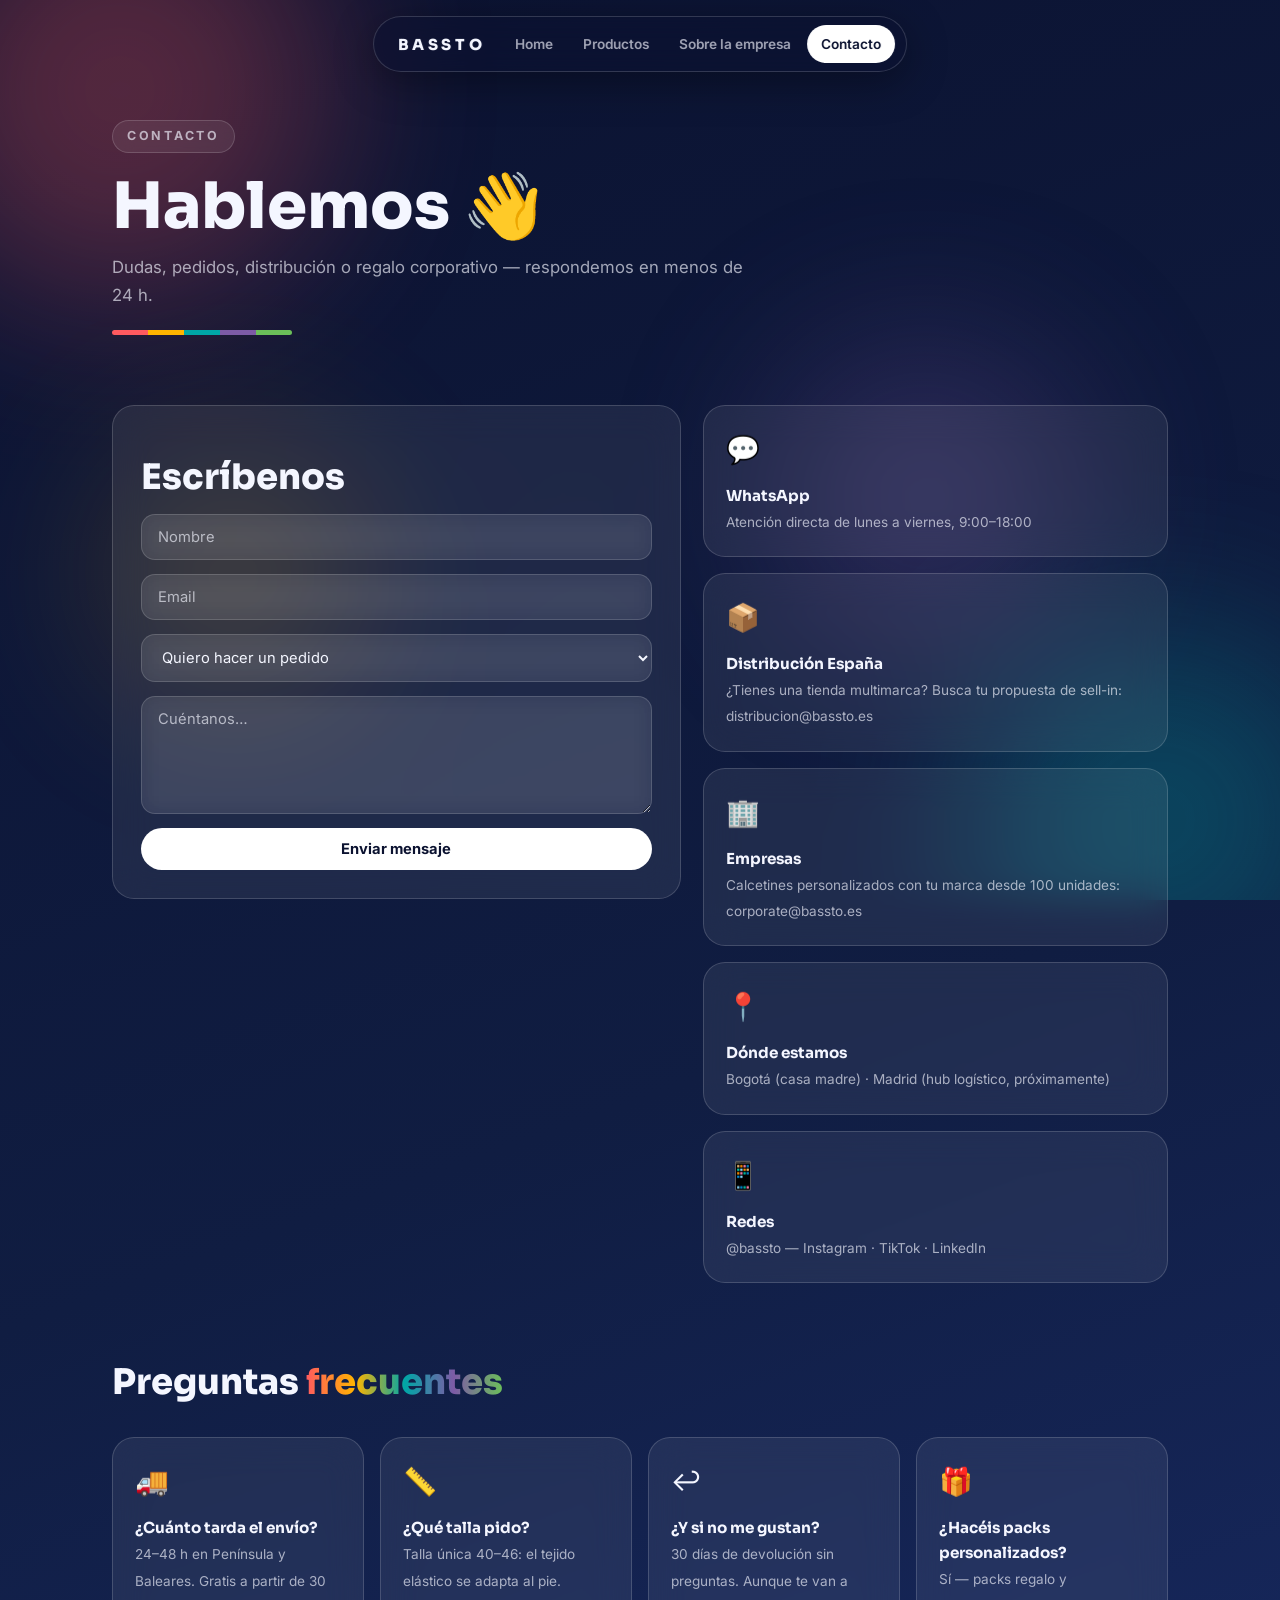
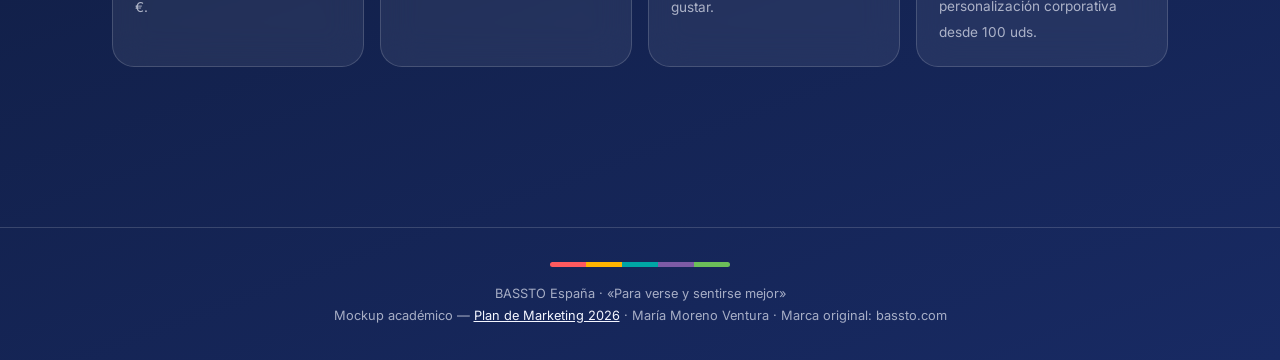
==== contacto.html @ 841bbf58 "Web de marca multipágina: home+catálogo, productos, empresa, contacto (glass) Co-Authored-By: Claude" ====
<!DOCTYPE html>
<html lang="es">
<head>
<meta charset="utf-8">
<meta name="viewport" content="width=device-width, initial-scale=1">
<meta name="robots" content="noindex, nofollow">
<title>Contacto — BASSTO España</title>
<link rel="preconnect" href="https://fonts.googleapis.com">
<link rel="preconnect" href="https://fonts.gstatic.com" crossorigin>
<link href="https://fonts.googleapis.com/css2?family=Sora:wght@400;600;800&family=Inter:wght@400;500;600&display=swap" rel="stylesheet">
<link rel="stylesheet" href="estilo.css">
</head>
<body>

<div class="bg"><div class="blob c1"></div><div class="blob c2"></div><div class="blob c3"></div><div class="blob c4"></div></div>

<nav class="pill">
  <a class="logo" href="tienda.html">BASSTO</a>
  <a class="t" href="tienda.html">Home</a>
  <a class="t" href="productos.html">Productos</a>
  <a class="t" href="empresa.html">Sobre la empresa</a>
  <a class="t on" href="contacto.html">Contacto</a>
</nav>

<main>

  <header class="rv">
    <span class="kicker">Contacto</span>
    <h1 class="big">Hablemos 👋</h1>
    <p class="lead">Dudas, pedidos, distribución o regalo corporativo — respondemos en menos de 24 h.</p>
    <div class="stripe"><i></i><i></i><i></i><i></i><i></i></div>
  </header>

  <section class="rv">
    <div class="split">
      <!-- FORMULARIO -->
      <div class="glass panel">
        <h2 class="sec">Escríbenos</h2>
        <form class="glassform" onsubmit="event.preventDefault(); this.innerHTML='<p class=lead>✅ ¡Gracias! Te responderemos muy pronto.</p>';">
          <input type="text" placeholder="Nombre" required>
          <input type="email" placeholder="Email" required>
          <select>
            <option>Quiero hacer un pedido</option>
            <option>Distribución / punto de venta</option>
            <option>Regalo corporativo / personalización</option>
            <option>Prensa y colaboraciones</option>
            <option>Otra cosa</option>
          </select>
          <textarea rows="5" placeholder="Cuéntanos…" required></textarea>
          <button class="btn" type="submit">Enviar mensaje</button>
        </form>
      </div>

      <!-- CANALES -->
      <div>
        <div class="feat glass" style="margin-bottom:16px;"><div class="ic">💬</div><b>WhatsApp</b><span>Atención directa de lunes a viernes, 9:00–18:00</span></div>
        <div class="feat glass" style="margin-bottom:16px;"><div class="ic">📦</div><b>Distribución España</b><span>¿Tienes una tienda multimarca? Busca tu propuesta de sell-in: distribucion@bassto.es</span></div>
        <div class="feat glass" style="margin-bottom:16px;"><div class="ic">🏢</div><b>Empresas</b><span>Calcetines personalizados con tu marca desde 100 unidades: corporate@bassto.es</span></div>
        <div class="feat glass" style="margin-bottom:16px;"><div class="ic">📍</div><b>Dónde estamos</b><span>Bogotá (casa madre) · Madrid (hub logístico, próximamente)</span></div>
        <div class="feat glass"><div class="ic">📱</div><b>Redes</b><span>@bassto — Instagram · TikTok · LinkedIn</span></div>
      </div>
    </div>
  </section>

  <!-- FAQ -->
  <section class="rv">
    <h2 class="sec">Preguntas <span class="grad">frecuentes</span></h2>
    <div class="feats">
      <div class="feat glass"><div class="ic">🚚</div><b>¿Cuánto tarda el envío?</b><span>24–48 h en Península y Baleares. Gratis a partir de 30 €.</span></div>
      <div class="feat glass"><div class="ic">📏</div><b>¿Qué talla pido?</b><span>Talla única 40–46: el tejido elástico se adapta al pie.</span></div>
      <div class="feat glass"><div class="ic">↩️</div><b>¿Y si no me gustan?</b><span>30 días de devolución sin preguntas. Aunque te van a gustar.</span></div>
      <div class="feat glass"><div class="ic">🎁</div><b>¿Hacéis packs personalizados?</b><span>Sí — packs regalo y personalización corporativa desde 100 uds.</span></div>
    </div>
  </section>

</main>

<footer>
  <div class="fstripe"><i></i><i></i><i></i><i></i><i></i></div>
  <p>BASSTO España · «Para verse y sentirse mejor»<br>
  Mockup académico — <a href="index.html">Plan de Marketing 2026</a> · María Moreno Ventura · Marca original: bassto.com</p>
</footer>

<script>
  const io = new IntersectionObserver(es => es.forEach(e => {
    if (e.isIntersecting){ e.target.classList.add('on'); io.unobserve(e.target); }
  }), {threshold:.1});
  document.querySelectorAll('.rv').forEach(el => io.observe(el));
</script>
</body>
</html>
---- estilo.css ----
/* BASSTO España — mock de marca · glassmorphism */
:root{
  --navy:#0B1230; --navy2:#101D42; --ink:#f4f6ff; --muted:rgba(244,246,255,.65);
  --coral:#FF5A5F; --amarillo:#FFB400; --teal:#00A6A6; --lila:#7D5BA6; --verde:#6BBF59;
  --glass:rgba(255,255,255,.07); --glass2:rgba(255,255,255,.12); --edge:rgba(255,255,255,.16);
}
*{box-sizing:border-box; margin:0; padding:0;}
html{scroll-behavior:smooth;}
body{font-family:'Inter',system-ui,sans-serif; color:var(--ink); line-height:1.65;
  background:linear-gradient(160deg,var(--navy) 0%,var(--navy2) 55%,#182a63 100%); min-height:100vh;}
h1,h2,h3,.logo,.price,.stat b{font-family:'Sora',sans-serif;}
a{color:inherit;}

/* blobs de fondo fijos */
.bg{position:fixed; inset:0; z-index:-1; overflow:hidden;}
.blob{position:absolute; border-radius:50%; filter:blur(90px); opacity:.30; animation:drift 18s ease-in-out infinite alternate;}
.blob.c1{width:420px;height:420px;background:var(--coral); top:-120px; left:-90px;}
.blob.c2{width:380px;height:380px;background:var(--teal); bottom:-110px; right:-70px; animation-delay:-6s;}
.blob.c3{width:300px;height:300px;background:var(--lila); top:38%; right:16%; animation-delay:-11s;}
.blob.c4{width:260px;height:260px;background:var(--amarillo); bottom:22%; left:8%; animation-delay:-3s; opacity:.18;}
@keyframes drift{from{transform:translate(0,0) scale(1);} to{transform:translate(46px,-34px) scale(1.14);}}

/* nav glass flotante */
nav.pill{position:fixed; top:16px; left:50%; transform:translateX(-50%); z-index:50;
  display:flex; align-items:center; gap:2px; padding:8px 10px; border-radius:30px;
  background:rgba(11,18,48,.55); backdrop-filter:blur(18px); -webkit-backdrop-filter:blur(18px);
  border:1px solid var(--edge); box-shadow:0 10px 40px rgba(0,0,0,.35); white-space:nowrap; max-width:94vw; overflow-x:auto; scrollbar-width:none;}
nav.pill::-webkit-scrollbar{display:none;}
nav.pill .logo{font-weight:800; letter-spacing:.24em; font-size:.95rem; padding:6px 14px; text-decoration:none;}
nav.pill a.t{color:var(--muted); text-decoration:none; font-size:.85rem; font-weight:600;
  padding:8px 14px; border-radius:20px; transition:all .25s;}
nav.pill a.t:hover{color:var(--ink); background:var(--glass2);}
nav.pill a.t.on{color:var(--navy); background:#fff;}

main{max-width:1100px; margin:0 auto; padding:120px 22px 70px;}
section{margin-top:70px;}

.kicker{display:inline-block; font-size:.78rem; font-weight:700; letter-spacing:.22em; text-transform:uppercase;
  color:var(--muted); border:1px solid var(--edge); border-radius:20px; padding:5px 14px;
  background:var(--glass); backdrop-filter:blur(10px);}
h1.big{font-size:clamp(2.2rem,6vw,4rem); font-weight:800; line-height:1.12; margin:18px 0 12px;}
h2.sec{font-size:clamp(1.5rem,3.6vw,2.2rem); font-weight:800; margin:14px 0 8px;}
.lead{color:var(--muted); font-size:1.05rem; max-width:640px;}
.grad{background:linear-gradient(90deg,var(--coral),var(--amarillo),var(--teal),var(--lila),var(--verde));
  -webkit-background-clip:text; background-clip:text; color:transparent;}

.stripe{display:flex; height:5px; width:180px; border-radius:3px; overflow:hidden; margin:20px 0;}
.stripe i{flex:1;}
.stripe i:nth-child(1){background:var(--coral);} .stripe i:nth-child(2){background:var(--amarillo);}
.stripe i:nth-child(3){background:var(--teal);} .stripe i:nth-child(4){background:var(--lila);}
.stripe i:nth-child(5){background:var(--verde);}

/* glass panels */
.glass{background:var(--glass); backdrop-filter:blur(18px); -webkit-backdrop-filter:blur(18px);
  border:1px solid var(--edge); border-radius:22px;}
.panel{padding:28px;}

/* catálogo */
.grid{display:grid; grid-template-columns:repeat(auto-fill,minmax(215px,1fr)); gap:18px; margin-top:26px;}
.prod{border-radius:20px; overflow:hidden; background:var(--glass); border:1px solid var(--edge);
  backdrop-filter:blur(18px); -webkit-backdrop-filter:blur(18px);
  transition:transform .3s ease, background .3s ease, box-shadow .3s ease;}
.prod:hover{transform:translateY(-7px); background:var(--glass2); box-shadow:0 22px 44px rgba(0,0,0,.35);}
.ph{height:150px; display:flex; align-items:center; justify-content:center; font-size:3.6rem; position:relative;}
.tag{position:absolute; top:10px; left:10px; color:#fff; font-size:.66rem; font-weight:700;
  padding:3px 10px; border-radius:10px; letter-spacing:.05em; background:rgba(11,18,48,.55);
  backdrop-filter:blur(6px); border:1px solid var(--edge);}
.info{padding:14px 16px 16px;}
.info b{font-size:.95rem;}
.info span{display:block; color:var(--muted); font-size:.78rem; margin:2px 0 10px;}
.buy{display:flex; align-items:center; justify-content:space-between;}
.price{font-weight:800;}
.price s{color:var(--muted); font-weight:400; font-size:.78rem; margin-right:6px;}
.add{background:#fff; border:none; color:var(--navy); font-weight:700; font-family:'Inter',sans-serif;
  border-radius:12px; padding:7px 14px; font-size:.8rem; cursor:pointer; transition:transform .2s;}
.add:hover{transform:scale(1.07);}

/* chips filtro */
.chips{display:flex; gap:8px; flex-wrap:wrap; margin-top:22px;}
.chip{border:1px solid var(--edge); background:var(--glass); color:var(--ink); font-size:.83rem;
  font-weight:600; padding:7px 16px; border-radius:20px; cursor:pointer; transition:all .2s;
  backdrop-filter:blur(10px);}
.chip.on,.chip:hover{background:#fff; color:var(--navy); border-color:#fff;}

/* value props / features */
.feats{display:grid; grid-template-columns:repeat(auto-fit,minmax(220px,1fr)); gap:16px; margin-top:26px;}
.feat{padding:22px; text-align:left;}
.feat .ic{font-size:1.7rem;}
.feat b{display:block; font-size:.95rem; margin-top:10px; font-family:'Sora',sans-serif;}
.feat span{font-size:.85rem; color:var(--muted);}

/* stats */
.stats{display:grid; grid-template-columns:repeat(auto-fit,minmax(160px,1fr)); gap:16px; margin-top:26px;}
.stat{padding:20px; text-align:center;}
.stat b{display:block; font-size:1.9rem; font-weight:800;}
.stat span{font-size:.8rem; color:var(--muted);}

/* botones */
.btn{display:inline-block; background:#fff; color:var(--navy); font-weight:700; text-decoration:none;
  border-radius:26px; padding:12px 26px; font-size:.92rem; transition:transform .2s; border:none; cursor:pointer; font-family:'Inter',sans-serif;}
.btn:hover{transform:scale(1.05);}
.btn.ghost{background:var(--glass); color:var(--ink); border:1px solid var(--edge); backdrop-filter:blur(10px);}

/* formulario contacto */
form.glassform{display:grid; gap:14px; margin-top:8px;}
form.glassform input, form.glassform textarea, form.glassform select{
  background:var(--glass); border:1px solid var(--edge); border-radius:14px; color:var(--ink);
  padding:13px 16px; font-family:'Inter',sans-serif; font-size:.92rem; backdrop-filter:blur(10px); width:100%;}
form.glassform ::placeholder{color:var(--muted);}
form.glassform input:focus, form.glassform textarea:focus{outline:2px solid var(--teal); border-color:transparent;}

/* timeline empresa */
.tl{border-left:2px solid var(--edge); margin:26px 0 0 8px; padding-left:26px; display:grid; gap:22px;}
.tl .hit{position:relative;}
.tl .hit::before{content:""; position:absolute; left:-33px; top:6px; width:12px; height:12px;
  border-radius:50%; background:var(--teal); box-shadow:0 0 0 4px rgba(0,166,166,.25);}
.tl .hit:nth-child(2)::before{background:var(--coral); box-shadow:0 0 0 4px rgba(255,90,95,.25);}
.tl .hit:nth-child(3)::before{background:var(--amarillo); box-shadow:0 0 0 4px rgba(255,180,0,.25);}
.tl .hit:nth-child(4)::before{background:var(--lila); box-shadow:0 0 0 4px rgba(125,91,166,.25);}
.tl b{font-family:'Sora',sans-serif;}
.tl p{color:var(--muted); font-size:.9rem;}

/* logos clientes */
.logos{display:flex; gap:12px; flex-wrap:wrap; margin-top:18px;}
.logos span{background:var(--glass); border:1px solid var(--edge); border-radius:14px; padding:10px 20px;
  font-weight:700; font-size:.9rem; color:var(--muted); backdrop-filter:blur(10px);}

/* reveal */
.rv{opacity:0; transform:translateY(28px); transition:opacity .7s ease, transform .7s ease;}
.rv.on{opacity:1; transform:none;}
@media (prefers-reduced-motion: reduce){
  .rv{opacity:1; transform:none; transition:none;} .blob{animation:none;} html{scroll-behavior:auto;}
}

footer{margin-top:90px; border-top:1px solid var(--edge); padding:34px 22px; text-align:center;}
footer .fstripe{display:flex; height:5px; width:180px; border-radius:3px; overflow:hidden; margin:0 auto 16px;}
footer .fstripe i{flex:1;}
footer .fstripe i:nth-child(1){background:var(--coral);} footer .fstripe i:nth-child(2){background:var(--amarillo);}
footer .fstripe i:nth-child(3){background:var(--teal);} footer .fstripe i:nth-child(4){background:var(--lila);}
footer .fstripe i:nth-child(5){background:var(--verde);}
footer p{font-size:.8rem; color:var(--muted);}
footer a{color:var(--ink);}

.split{display:grid; grid-template-columns:1.1fr .9fr; gap:22px; align-items:start;}
@media (max-width:760px){ .split{grid-template-columns:1fr;} }
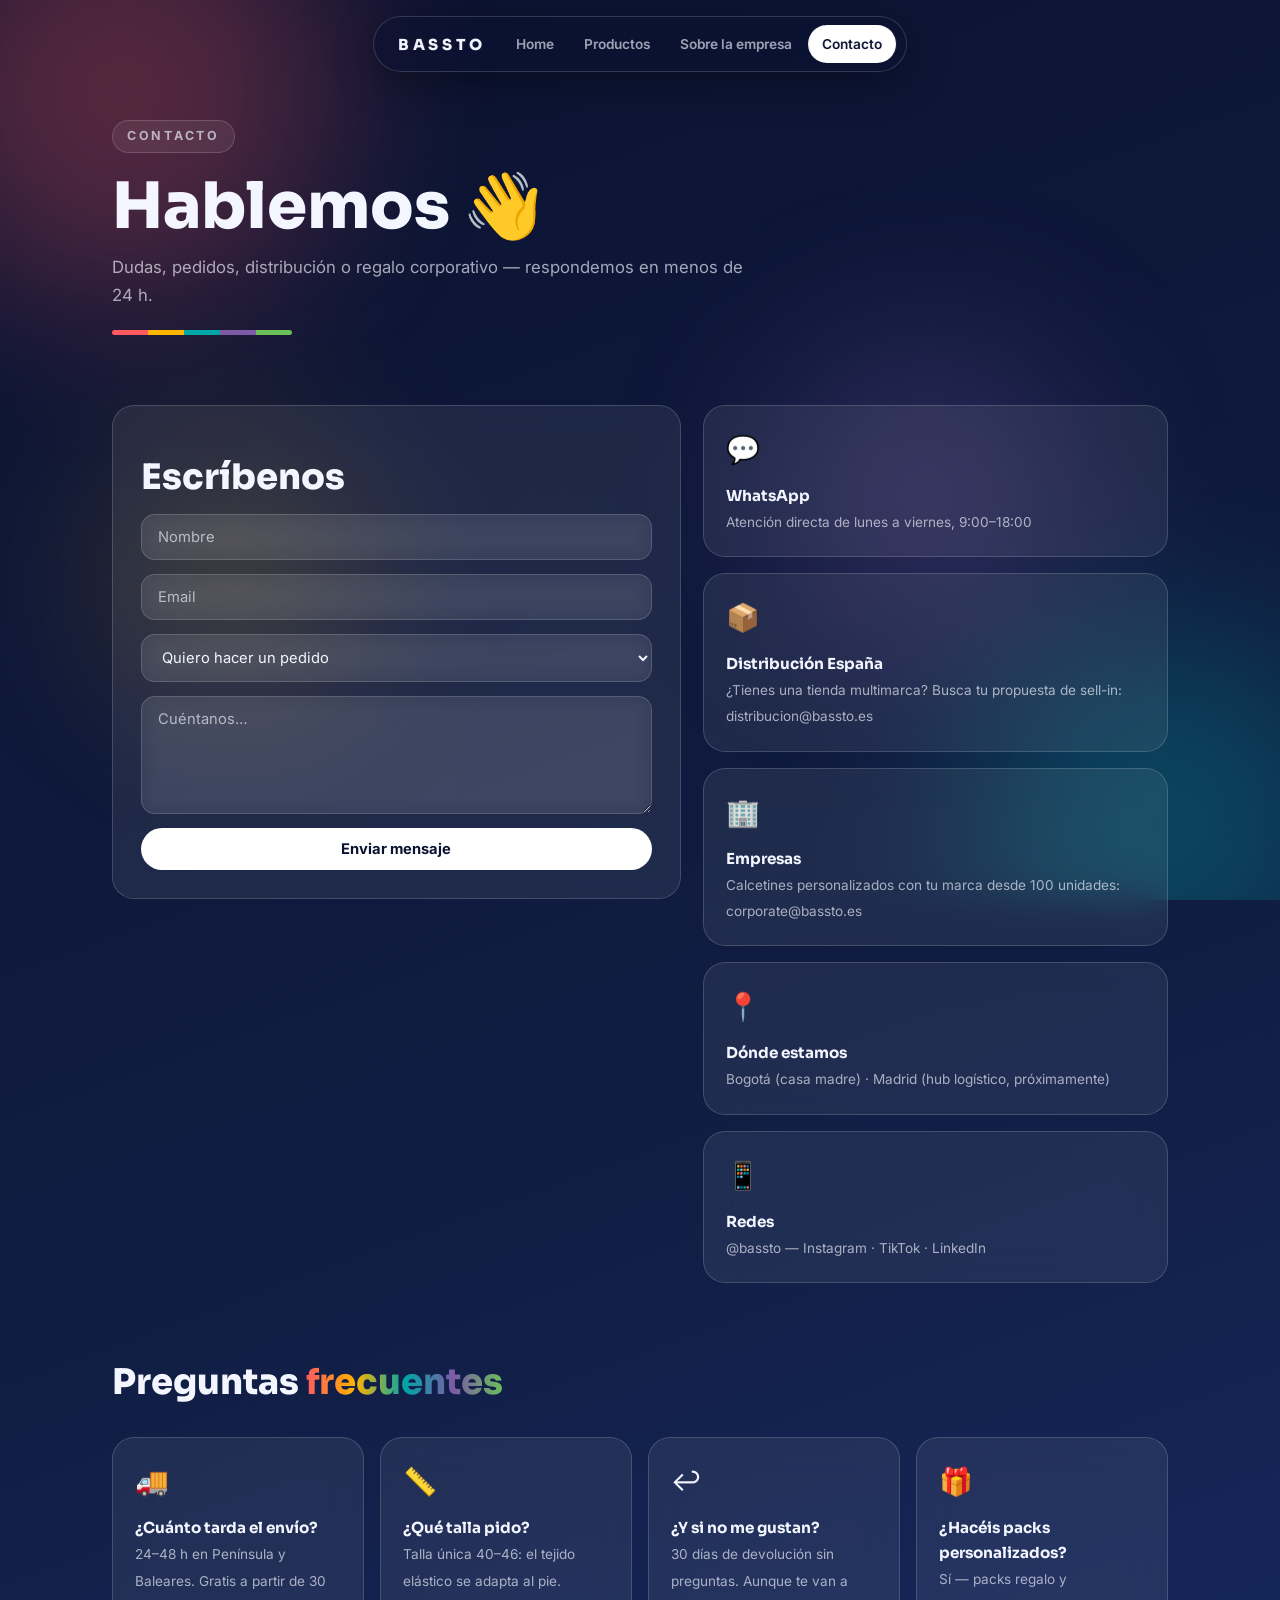
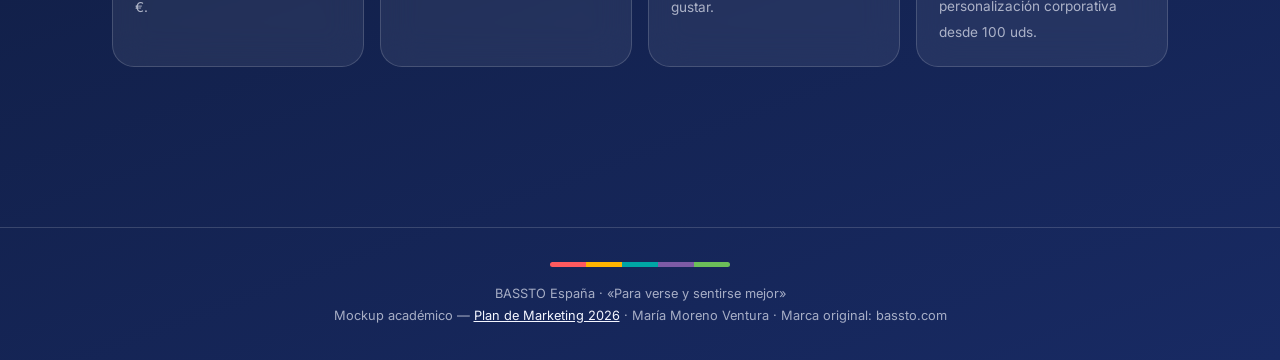
==== commit bae927c1: "Home de marca en la raíz, plan en /plan.html, redirección tienda, sin anexo Co-Authored-By: Claude F" ====
--- a/contacto.html
+++ b/contacto.html
@@ -15,8 +15,8 @@
 <div class="bg"><div class="blob c1"></div><div class="blob c2"></div><div class="blob c3"></div><div class="blob c4"></div></div>
 
 <nav class="pill">
-  <a class="logo" href="tienda.html">BASSTO</a>
-  <a class="t" href="tienda.html">Home</a>
+  <a class="logo" href="index.html">BASSTO</a>
+  <a class="t" href="index.html">Home</a>
   <a class="t" href="productos.html">Productos</a>
   <a class="t" href="empresa.html">Sobre la empresa</a>
   <a class="t on" href="contacto.html">Contacto</a>
@@ -78,7 +78,7 @@
 <footer>
   <div class="fstripe"><i></i><i></i><i></i><i></i><i></i></div>
   <p>BASSTO España · «Para verse y sentirse mejor»<br>
-  Mockup académico — <a href="index.html">Plan de Marketing 2026</a> · María Moreno Ventura · Marca original: bassto.com</p>
+  Mockup académico — <a href="plan.html">Plan de Marketing 2026</a> · María Moreno Ventura · Marca original: bassto.com</p>
 </footer>
 
 <script>
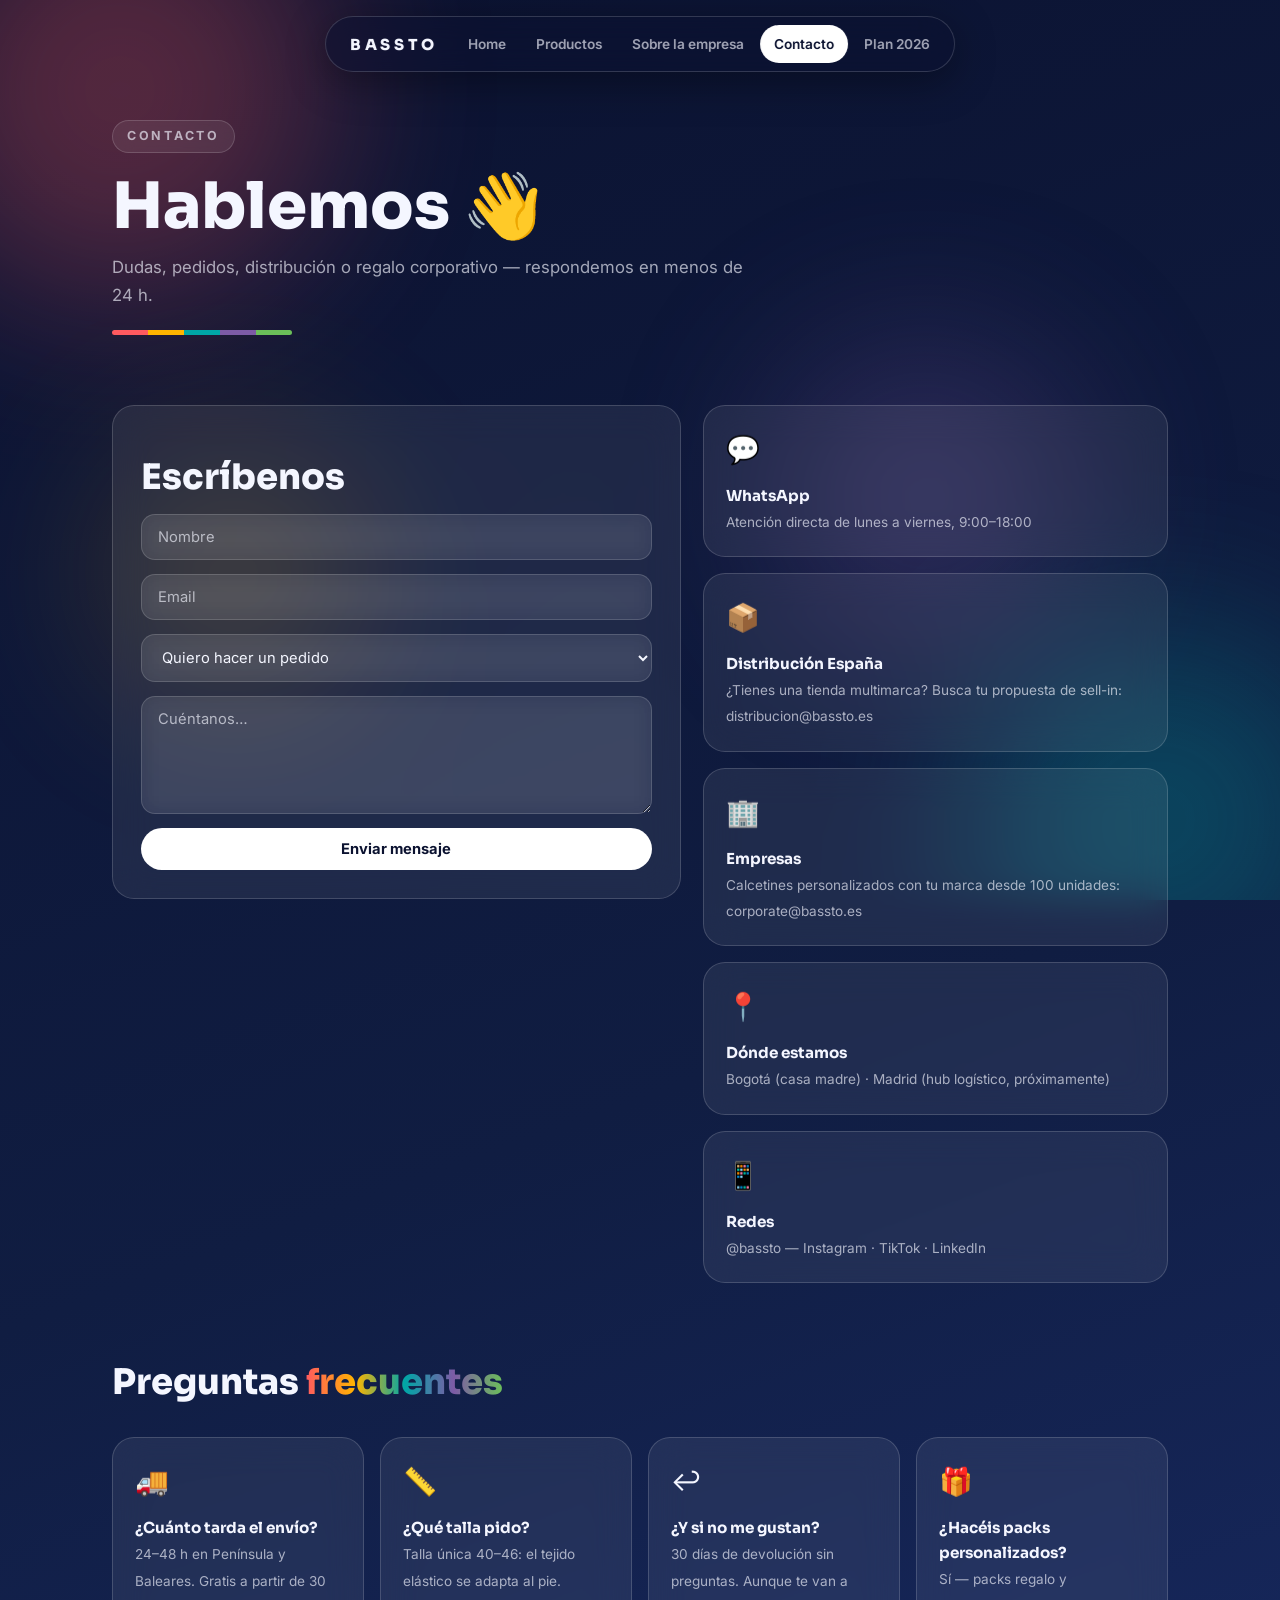
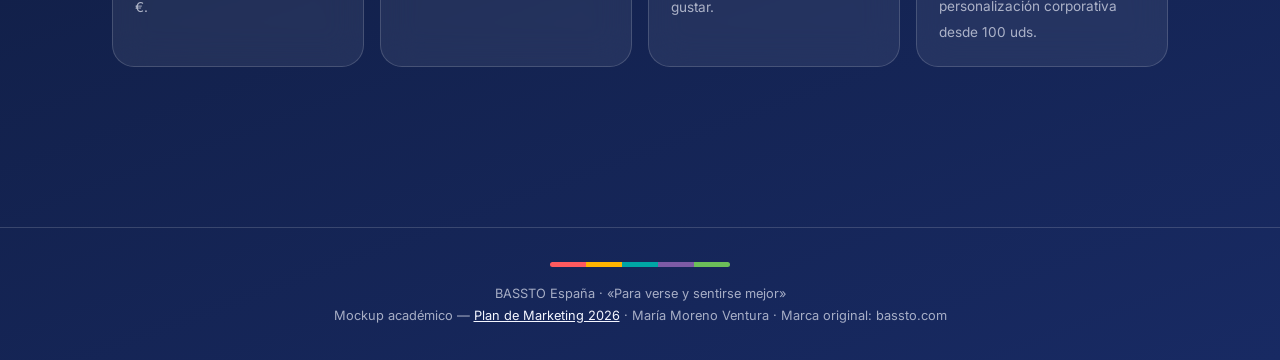
==== commit 28f29cd7: "Pestaña Plan 2026 en el menú y enlace de vuelta desde el plan Co-Authored-By: Claude Fable 5 <norepl" ====
--- a/contacto.html
+++ b/contacto.html
@@ -20,6 +20,7 @@
   <a class="t" href="productos.html">Productos</a>
   <a class="t" href="empresa.html">Sobre la empresa</a>
   <a class="t on" href="contacto.html">Contacto</a>
+  <a class="t" href="plan.html">Plan 2026</a>
 </nav>
 
 <main>
